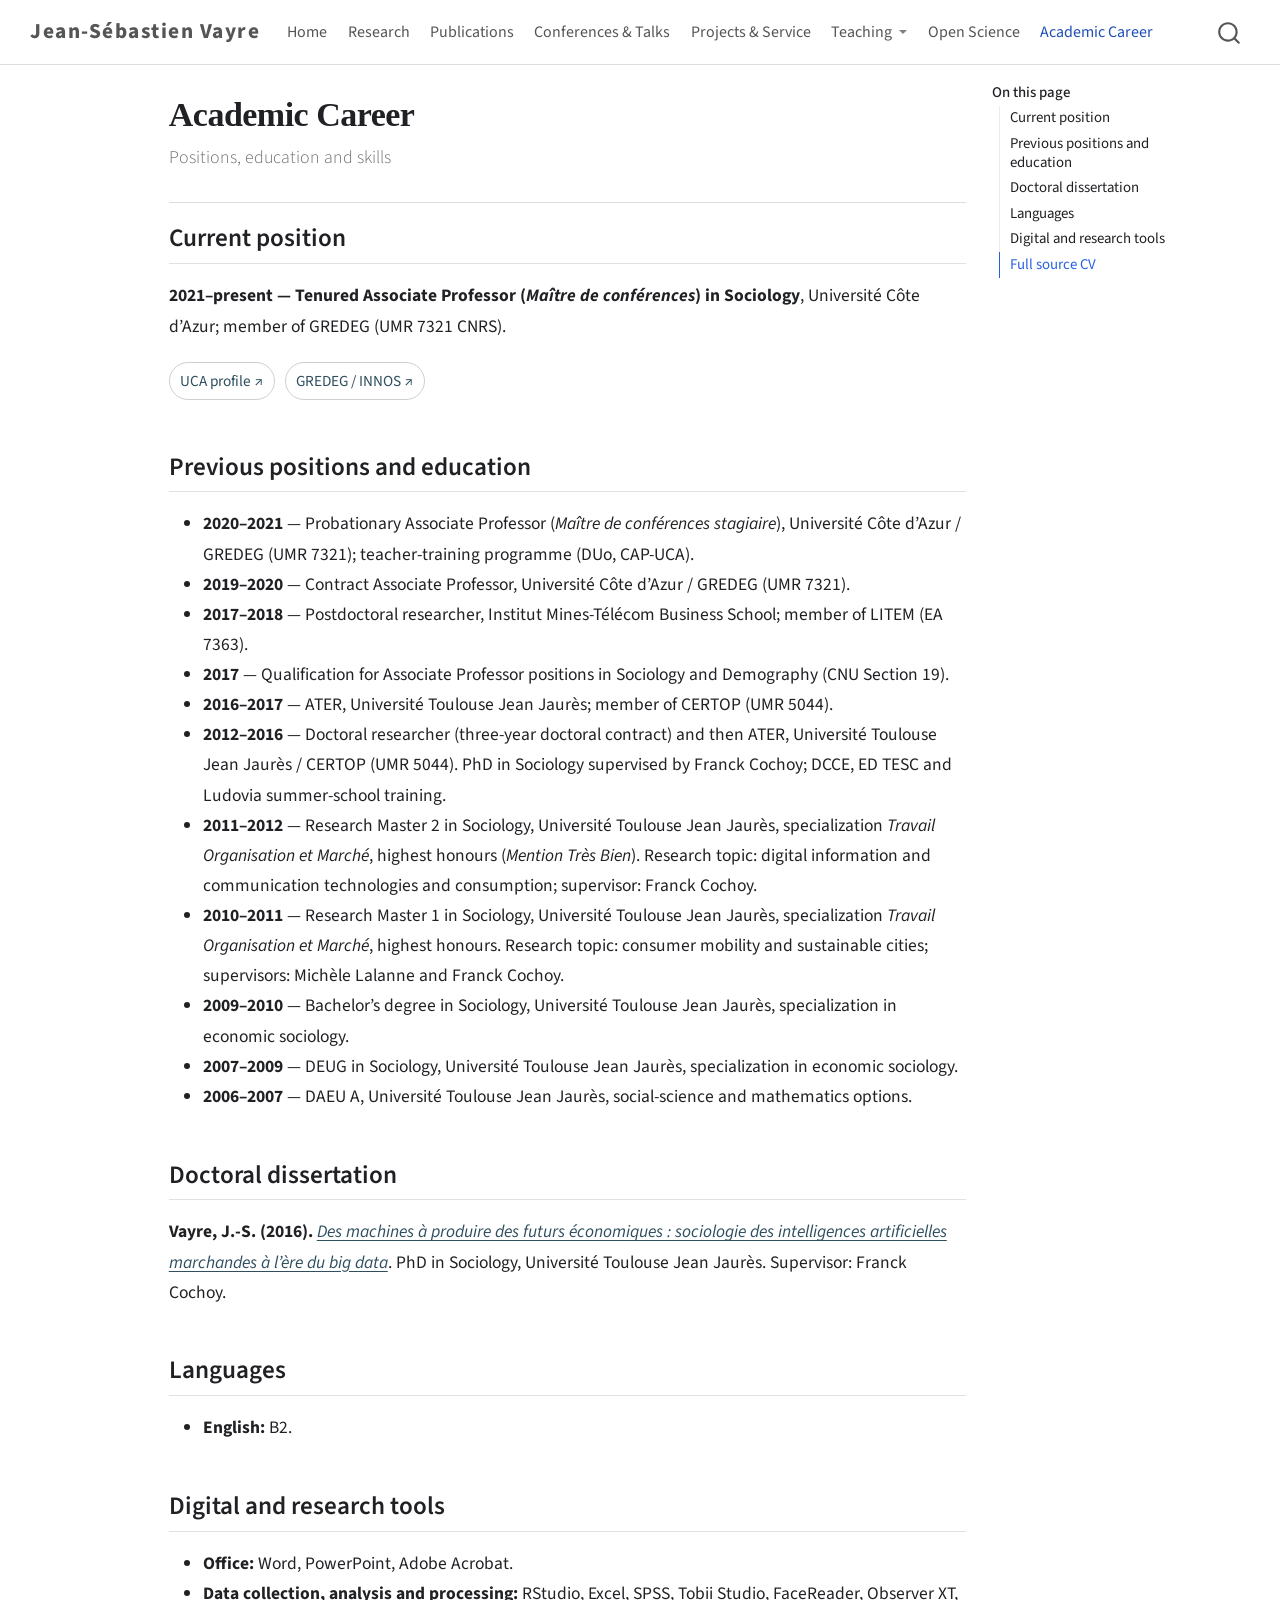
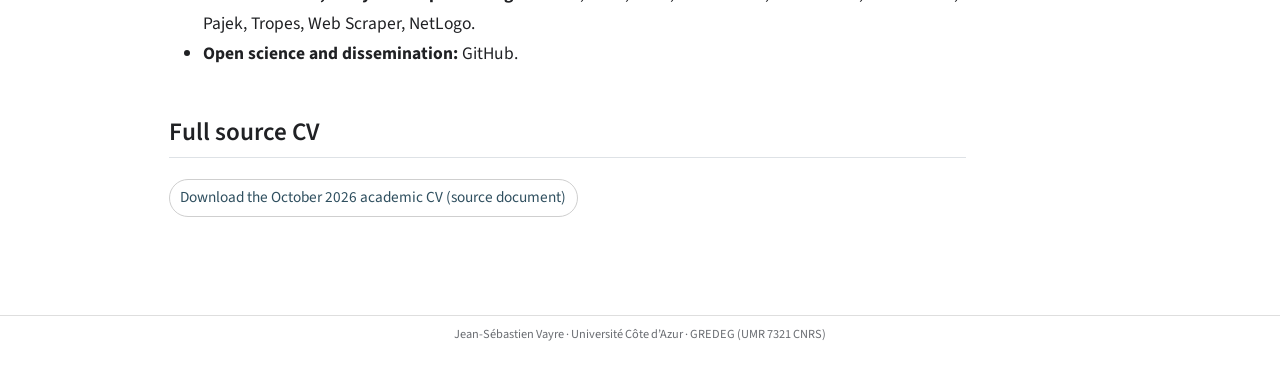
==== career.html @ 86885ea0 "Built site for gh-pages" ====
<!DOCTYPE html>
<html xmlns="http://www.w3.org/1999/xhtml" lang="en" xml:lang="en"><head>

<meta charset="utf-8">
<meta name="generator" content="quarto-1.10.18">

<meta name="viewport" content="width=device-width, initial-scale=1.0, user-scalable=yes">


<title>Academic Career – Jean-Sébastien Vayre</title>
<style>
/* Default styles provided by pandoc.
** See https://pandoc.org/MANUAL.html#variables-for-html for config info.
*/
span.smallcaps{font-variant: small-caps;}
div.columns{display: flex; gap: 1.5em;}
div.column{flex: auto;}
@media screen {
div.columns{gap: min(4vw, 1.5em);}
div.column{overflow-x: auto;}
}
div.hanging-indent{margin-left: 1.5em; text-indent: -1.5em;}
ul.task-list{list-style: none;}
ul.task-list li input[type="checkbox"] {
  width: 0.8em;
  margin: 0 0.8em 0.2em -1em; /* quarto-specific, see https://github.com/quarto-dev/quarto-cli/issues/4556 */ 
  vertical-align: middle;
}
</style>


<script src="site_libs/quarto-nav/quarto-nav.js"></script>
<script src="site_libs/clipboard/clipboard.min.js"></script>
<script src="site_libs/quarto-search/autocomplete.umd.js"></script>
<script src="site_libs/quarto-search/fuse.min.js"></script>
<script src="site_libs/quarto-search/quarto-search.js"></script>
<meta name="quarto:offset" content="./">
<script src="site_libs/quarto-html/quarto.js" type="module"></script>
<script src="site_libs/quarto-html/tabsets/tabsets.js" type="module"></script>
<script src="site_libs/quarto-html/popper.min.js"></script>
<script src="site_libs/quarto-html/tippy.umd.min.js"></script>
<script src="site_libs/quarto-html/anchor.min.js"></script>
<link href="site_libs/quarto-html/tippy.css" rel="stylesheet">
<link href="site_libs/quarto-html/quarto-syntax-highlighting-64a204ab8560d761af7679ceaba22944.css" rel="stylesheet" id="quarto-text-highlighting-styles">
<script src="site_libs/bootstrap/bootstrap.min.js"></script>
<link href="site_libs/bootstrap/bootstrap-icons.css" rel="stylesheet">
<link href="site_libs/bootstrap/bootstrap-172ba59bd5e0b52282274ba0c0cc16fc.min.css" rel="stylesheet" append-hash="true" id="quarto-bootstrap" data-mode="light">
<script id="quarto-search-options" type="application/json">{
  "location": "navbar",
  "copy-button": false,
  "collapse-after": 3,
  "panel-placement": "end",
  "type": "overlay",
  "limit": 50,
  "keyboard-shortcut": [
    "f",
    "/",
    "s"
  ],
  "show-item-context": false,
  "language": {
    "search-no-results-text": "No results",
    "search-matching-documents-text": "matching documents",
    "search-copy-link-title": "Copy link to search",
    "search-hide-matches-text": "Hide additional matches",
    "search-more-match-text": "more match in this document",
    "search-more-matches-text": "more matches in this document",
    "search-clear-button-title": "Clear",
    "search-text-placeholder": "",
    "search-detached-cancel-button-title": "Cancel",
    "search-submit-button-title": "Submit",
    "search-label": "Search"
  }
}</script>
<style>html{ scroll-behavior: smooth; }</style>


<link rel="stylesheet" href="styles.css">
</head>

<body class="nav-fixed quarto-light">

<div id="quarto-search-results"></div>
  <header id="quarto-header" class="headroom fixed-top">
    <nav class="navbar navbar-expand-lg " data-bs-theme="dark">
      <div class="navbar-container container-fluid">
      <div class="navbar-brand-container mx-auto">
    <a class="navbar-brand" href="./index.html">
    <span class="navbar-title">Jean-Sébastien Vayre</span>
    </a>
  </div>
            <div id="quarto-search" class="" title="Search"></div>
          <button class="navbar-toggler" type="button" data-bs-toggle="collapse" data-bs-target="#navbarCollapse" aria-controls="navbarCollapse" role="menu" aria-expanded="false" aria-label="Toggle navigation" onclick="if (window.quartoToggleHeadroom) { window.quartoToggleHeadroom(); }">
  <span class="navbar-toggler-icon"></span>
</button>
          <div class="collapse navbar-collapse" id="navbarCollapse">
            <ul class="navbar-nav navbar-nav-scroll me-auto">
  <li class="nav-item">
    <a class="nav-link" href="./index.html"> 
<span class="menu-text">Home</span></a>
  </li>  
  <li class="nav-item">
    <a class="nav-link" href="./research.html"> 
<span class="menu-text">Research</span></a>
  </li>  
  <li class="nav-item">
    <a class="nav-link" href="./publications.html"> 
<span class="menu-text">Publications</span></a>
  </li>  
  <li class="nav-item">
    <a class="nav-link" href="./conferences.html"> 
<span class="menu-text">Conferences &amp; Talks</span></a>
  </li>  
  <li class="nav-item">
    <a class="nav-link" href="./projects-service.html"> 
<span class="menu-text">Projects &amp; Service</span></a>
  </li>  
  <li class="nav-item dropdown ">
    <a class="nav-link dropdown-toggle" href="#" id="nav-menu-teaching" role="link" data-bs-toggle="dropdown" aria-expanded="false">
 <span class="menu-text">Teaching</span>
    </a>
    <ul class="dropdown-menu" aria-labelledby="nav-menu-teaching">    
        <li>
    <a class="dropdown-item" href="./teaching.html">
 <span class="dropdown-text">Teaching Record</span></a>
  </li>  
        <li>
    <a class="dropdown-item" href="./supervision.html">
 <span class="dropdown-text">Supervision &amp; Assessment</span></a>
  </li>  
    </ul>
  </li>
  <li class="nav-item">
    <a class="nav-link" href="./open-science.html"> 
<span class="menu-text">Open Science</span></a>
  </li>  
  <li class="nav-item">
    <a class="nav-link active" href="./career.html" aria-current="page"> 
<span class="menu-text">Academic Career</span></a>
  </li>  
</ul>
          </div> <!-- /navcollapse -->
            <div class="quarto-navbar-tools">
</div>
      </div> <!-- /container-fluid -->
    </nav>
</header>
<!-- content -->
<div id="quarto-content" class="quarto-container page-columns page-rows-contents page-layout-article page-navbar">
<!-- sidebar -->
<!-- margin-sidebar -->
    <div id="quarto-margin-sidebar" class="sidebar margin-sidebar">
        <nav id="TOC" role="doc-toc" class="toc-active">
    <h2 id="toc-title">On this page</h2>
   
  <ul>
  <li><a href="#current-position" id="toc-current-position" class="nav-link active" data-scroll-target="#current-position">Current position</a></li>
  <li><a href="#previous-positions-and-education" id="toc-previous-positions-and-education" class="nav-link" data-scroll-target="#previous-positions-and-education">Previous positions and education</a></li>
  <li><a href="#doctoral-dissertation" id="toc-doctoral-dissertation" class="nav-link" data-scroll-target="#doctoral-dissertation">Doctoral dissertation</a></li>
  <li><a href="#languages" id="toc-languages" class="nav-link" data-scroll-target="#languages">Languages</a></li>
  <li><a href="#digital-and-research-tools" id="toc-digital-and-research-tools" class="nav-link" data-scroll-target="#digital-and-research-tools">Digital and research tools</a></li>
  <li><a href="#full-source-cv" id="toc-full-source-cv" class="nav-link" data-scroll-target="#full-source-cv">Full source CV</a></li>
  </ul>
</nav>
    </div>
<!-- main -->
<main class="content" id="quarto-document-content">

<header id="title-block-header" class="quarto-title-block default">
<div class="quarto-title">
<h1 class="title">Academic Career</h1>
<p class="subtitle lead">Positions, education and skills</p>
</div>



<div class="quarto-title-meta">

    
  
    
  </div>
  


</header>


<section id="current-position" class="level2">
<h2 class="anchored" data-anchor-id="current-position">Current position</h2>
<p><strong>2021–present — Tenured Associate Professor (<em>Maître de conférences</em>) in Sociology</strong>, Université Côte d’Azur; member of GREDEG (UMR 7321 CNRS).</p>
<p><a class="resource-link" href="https://univ-cotedazur.fr/jean-sebastien-vayre">UCA profile ↗</a> <a class="resource-link" href="https://gredeg.univ-cotedazur.fr/projets-de-recherche/francais-pole-innovation-science-and-technology-pist/team-innos">GREDEG / INNOS ↗</a></p>
</section>
<section id="previous-positions-and-education" class="level2">
<h2 class="anchored" data-anchor-id="previous-positions-and-education">Previous positions and education</h2>
<ul>
<li><strong>2020–2021</strong> — Probationary Associate Professor (<em>Maître de conférences stagiaire</em>), Université Côte d’Azur / GREDEG (UMR 7321); teacher-training programme (DUo, CAP-UCA).</li>
<li><strong>2019–2020</strong> — Contract Associate Professor, Université Côte d’Azur / GREDEG (UMR 7321).</li>
<li><strong>2017–2018</strong> — Postdoctoral researcher, Institut Mines-Télécom Business School; member of LITEM (EA 7363).</li>
<li><strong>2017</strong> — Qualification for Associate Professor positions in Sociology and Demography (CNU Section 19).</li>
<li><strong>2016–2017</strong> — ATER, Université Toulouse Jean Jaurès; member of CERTOP (UMR 5044).</li>
<li><strong>2012–2016</strong> — Doctoral researcher (three-year doctoral contract) and then ATER, Université Toulouse Jean Jaurès / CERTOP (UMR 5044). PhD in Sociology supervised by Franck Cochoy; DCCE, ED TESC and Ludovia summer-school training.</li>
<li><strong>2011–2012</strong> — Research Master 2 in Sociology, Université Toulouse Jean Jaurès, specialization <em>Travail Organisation et Marché</em>, highest honours (<em>Mention Très Bien</em>). Research topic: digital information and communication technologies and consumption; supervisor: Franck Cochoy.</li>
<li><strong>2010–2011</strong> — Research Master 1 in Sociology, Université Toulouse Jean Jaurès, specialization <em>Travail Organisation et Marché</em>, highest honours. Research topic: consumer mobility and sustainable cities; supervisors: Michèle Lalanne and Franck Cochoy.</li>
<li><strong>2009–2010</strong> — Bachelor’s degree in Sociology, Université Toulouse Jean Jaurès, specialization in economic sociology.</li>
<li><strong>2007–2009</strong> — DEUG in Sociology, Université Toulouse Jean Jaurès, specialization in economic sociology.</li>
<li><strong>2006–2007</strong> — DAEU A, Université Toulouse Jean Jaurès, social-science and mathematics options.</li>
</ul>
</section>
<section id="doctoral-dissertation" class="level2">
<h2 class="anchored" data-anchor-id="doctoral-dissertation">Doctoral dissertation</h2>
<p><strong>Vayre, J.-S. (2016).</strong> <a href="https://www.researchgate.net/publication/316608828_Jean-Sebastien_Vayre_Des_machines_a_produire_des_futurs_economiques_sociologie_des_intelligences_artificielles_marchandes_a_l%27ere_du_big_data"><em>Des machines à produire des futurs économiques : sociologie des intelligences artificielles marchandes à l’ère du big data</em></a>. PhD in Sociology, Université Toulouse Jean Jaurès. Supervisor: Franck Cochoy.</p>
</section>
<section id="languages" class="level2">
<h2 class="anchored" data-anchor-id="languages">Languages</h2>
<ul>
<li><strong>English:</strong> B2.</li>
</ul>
</section>
<section id="digital-and-research-tools" class="level2">
<h2 class="anchored" data-anchor-id="digital-and-research-tools">Digital and research tools</h2>
<ul>
<li><strong>Office:</strong> Word, PowerPoint, Adobe Acrobat.</li>
<li><strong>Data collection, analysis and processing:</strong> RStudio, Excel, SPSS, Tobii Studio, FaceReader, Observer XT, Pajek, Tropes, Web Scraper, NetLogo.</li>
<li><strong>Open science and dissemination:</strong> GitHub.</li>
</ul>
</section>
<section id="full-source-cv" class="level2">
<h2 class="anchored" data-anchor-id="full-source-cv">Full source CV</h2>
<p><a class="resource-link" href="assets/documents/CV_Jean-Sebastien_Vayre_2026_actualise_octobre.docx">Download the October 2026 academic CV (source document)</a></p>


</section>

</main> <!-- /main -->
<script id="quarto-html-after-body" type="application/javascript">
  window.document.addEventListener("DOMContentLoaded", function (event) {
    const icon = "";
    const anchorJS = new window.AnchorJS();
    anchorJS.options = {
      placement: 'right',
      icon: icon
    };
    anchorJS.add('.anchored');
    const isCodeAnnotation = (el) => {
      for (const clz of el.classList) {
        if (clz.startsWith('code-annotation-')) {                     
          return true;
        }
      }
      return false;
    }
    const onCopySuccess = function(e) {
      // button target
      const button = e.trigger;
      // don't keep focus
      button.blur();
      // flash "checked"
      button.classList.add('code-copy-button-checked');
      var currentTitle = button.getAttribute("title");
      button.setAttribute("title", "Copied!");
      let tooltip;
      if (window.bootstrap) {
        button.setAttribute("data-bs-toggle", "tooltip");
        button.setAttribute("data-bs-placement", "left");
        button.setAttribute("data-bs-title", "Copied!");
        tooltip = new bootstrap.Tooltip(button, 
          { trigger: "manual", 
            customClass: "code-copy-button-tooltip",
            offset: [0, -8]});
        tooltip.show();    
      }
      setTimeout(function() {
        if (tooltip) {
          tooltip.hide();
          button.removeAttribute("data-bs-title");
          button.removeAttribute("data-bs-toggle");
          button.removeAttribute("data-bs-placement");
        }
        button.setAttribute("title", currentTitle);
        button.classList.remove('code-copy-button-checked');
      }, 1000);
      // clear code selection
      e.clearSelection();
    }
    const getTextToCopy = function(trigger) {
      const outerScaffold = trigger.parentElement.cloneNode(true);
      const codeEl = outerScaffold.querySelector('code');
      for (const childEl of codeEl.children) {
        if (isCodeAnnotation(childEl)) {
          childEl.remove();
        }
      }
      return codeEl.innerText;
    }
    const clipboard = new window.ClipboardJS('.code-copy-button:not([data-in-quarto-modal])', {
      text: getTextToCopy
    });
    clipboard.on('success', onCopySuccess);
    if (window.document.getElementById('quarto-embedded-source-code-modal')) {
      const clipboardModal = new window.ClipboardJS('.code-copy-button[data-in-quarto-modal]', {
        text: getTextToCopy,
        container: window.document.getElementById('quarto-embedded-source-code-modal')
      });
      clipboardModal.on('success', onCopySuccess);
    }
      var localhostRegex = new RegExp(/^(?:http|https):\/\/localhost\:?[0-9]*\//);
      var mailtoRegex = new RegExp(/^mailto:/);
        var filterRegex = new RegExp("https:\/\/jeansebastienvayre-prog\.github\.io\/");
      var isInternal = (href) => {
          return filterRegex.test(href) || localhostRegex.test(href) || mailtoRegex.test(href);
      }
      // Inspect non-navigation links and adorn them if external
     var links = window.document.querySelectorAll('a[href]:not(.nav-link):not(.navbar-brand):not(.toc-action):not(.sidebar-link):not(.sidebar-item-toggle):not(.pagination-link):not(.no-external):not([aria-hidden]):not(.dropdown-item):not(.quarto-navigation-tool):not(.about-link)');
      for (var i=0; i<links.length; i++) {
        const link = links[i];
        if (!isInternal(link.href)) {
          // undo the damage that might have been done by quarto-nav.js in the case of
          // links that we want to consider external
          if (link.dataset.originalHref !== undefined) {
            link.href = link.dataset.originalHref;
          }
            // target, if specified
            link.setAttribute("target", "_blank");
            if (link.getAttribute("rel") === null) {
              link.setAttribute("rel", "noopener");
            }
        }
      }
    function tippyHover(el, contentFn, onTriggerFn, onUntriggerFn) {
      const config = {
        allowHTML: true,
        maxWidth: 500,
        delay: 100,
        arrow: false,
        appendTo: function(el) {
            return el.parentElement;
        },
        interactive: true,
        interactiveBorder: 10,
        theme: 'quarto',
        placement: 'bottom-start',
      };
      if (contentFn) {
        config.content = contentFn;
      }
      if (onTriggerFn) {
        config.onTrigger = onTriggerFn;
      }
      if (onUntriggerFn) {
        config.onUntrigger = onUntriggerFn;
      }
      window.tippy(el, config); 
    }
    const noterefs = window.document.querySelectorAll('a[role="doc-noteref"]');
    for (var i=0; i<noterefs.length; i++) {
      const ref = noterefs[i];
      tippyHover(ref, function() {
        // use id or data attribute instead here
        let href = ref.getAttribute('data-footnote-href') || ref.getAttribute('href');
        try { href = new URL(href).hash; } catch {}
        const id = href.replace(/^#\/?/, "");
        const note = window.document.getElementById(id);
        if (note) {
          return note.innerHTML;
        } else {
          return "";
        }
      });
    }
    const xrefs = window.document.querySelectorAll('a.quarto-xref');
    const processXRef = (id, note) => {
      // Strip column container classes
      const stripColumnClz = (el) => {
        el.classList.remove("page-full", "page-columns");
        if (el.children) {
          for (const child of el.children) {
            stripColumnClz(child);
          }
        }
      }
      stripColumnClz(note)
      if (id === null || id.startsWith('sec-')) {
        // Special case sections, only their first couple elements
        const container = document.createElement("div");
        if (note.children && note.children.length > 2) {
          container.appendChild(note.children[0].cloneNode(true));
          for (let i = 1; i < note.children.length; i++) {
            const child = note.children[i];
            if (child.tagName === "P" && child.innerText === "") {
              continue;
            } else {
              container.appendChild(child.cloneNode(true));
              break;
            }
          }
          if (window.Quarto?.typesetMath) {
            window.Quarto.typesetMath(container);
          }
          return container.innerHTML
        } else {
          if (window.Quarto?.typesetMath) {
            window.Quarto.typesetMath(note);
          }
          return note.innerHTML;
        }
      } else {
        // Remove any anchor links if they are present
        const anchorLink = note.querySelector('a.anchorjs-link');
        if (anchorLink) {
          anchorLink.remove();
        }
        if (window.Quarto?.typesetMath) {
          window.Quarto.typesetMath(note);
        }
        if (note.classList.contains("callout")) {
          return note.outerHTML;
        } else {
          return note.innerHTML;
        }
      }
    }
    for (var i=0; i<xrefs.length; i++) {
      const xref = xrefs[i];
      tippyHover(xref, undefined, function(instance) {
        instance.disable();
        let url = xref.getAttribute('href');
        let hash = undefined; 
        if (url.startsWith('#')) {
          hash = url;
        } else {
          try { hash = new URL(url).hash; } catch {}
        }
        if (hash) {
          const id = hash.replace(/^#\/?/, "");
          const note = window.document.getElementById(id);
          if (note !== null) {
            try {
              const html = processXRef(id, note.cloneNode(true));
              instance.setContent(html);
            } finally {
              instance.enable();
              instance.show();
            }
          } else {
            // See if we can fetch this
            fetch(url.split('#')[0])
            .then(res => res.text())
            .then(html => {
              const parser = new DOMParser();
              const htmlDoc = parser.parseFromString(html, "text/html");
              const note = htmlDoc.getElementById(id);
              if (note !== null) {
                const html = processXRef(id, note);
                instance.setContent(html);
              } 
            }).finally(() => {
              instance.enable();
              instance.show();
            });
          }
        } else {
          // See if we can fetch a full url (with no hash to target)
          // This is a special case and we should probably do some content thinning / targeting
          fetch(url)
          .then(res => res.text())
          .then(html => {
            const parser = new DOMParser();
            const htmlDoc = parser.parseFromString(html, "text/html");
            const note = htmlDoc.querySelector('main.content');
            if (note !== null) {
              // This should only happen for chapter cross references
              // (since there is no id in the URL)
              // remove the first header
              if (note.children.length > 0 && note.children[0].tagName === "HEADER") {
                note.children[0].remove();
              }
              const html = processXRef(null, note);
              instance.setContent(html);
            } 
          }).finally(() => {
            instance.enable();
            instance.show();
          });
        }
      }, function(instance) {
      });
    }
        let selectedAnnoteEl;
        const selectorForAnnotation = ( cell, annotation) => {
          let cellAttr = 'data-code-cell="' + cell + '"';
          let lineAttr = 'data-code-annotation="' +  annotation + '"';
          const selector = 'span[' + cellAttr + '][' + lineAttr + ']';
          return selector;
        }
        const selectCodeLines = (annoteEl) => {
          const doc = window.document;
          const targetCell = annoteEl.getAttribute("data-target-cell");
          const targetAnnotation = annoteEl.getAttribute("data-target-annotation");
          const annoteSpan = window.document.querySelector(selectorForAnnotation(targetCell, targetAnnotation));
          const lines = annoteSpan.getAttribute("data-code-lines").split(",");
          const lineIds = lines.map((line) => {
            return targetCell + "-" + line;
          })
          let top = null;
          let height = null;
          let parent = null;
          if (lineIds.length > 0) {
              //compute the position of the single el (top and bottom and make a div)
              const el = window.document.getElementById(lineIds[0]);
              top = el.offsetTop;
              height = el.offsetHeight;
              parent = el.parentElement.parentElement;
            if (lineIds.length > 1) {
              const lastEl = window.document.getElementById(lineIds[lineIds.length - 1]);
              const bottom = lastEl.offsetTop + lastEl.offsetHeight;
              height = bottom - top;
            }
            if (top !== null && height !== null && parent !== null) {
              // cook up a div (if necessary) and position it 
              let div = window.document.getElementById("code-annotation-line-highlight");
              if (div === null) {
                div = window.document.createElement("div");
                div.setAttribute("id", "code-annotation-line-highlight");
                div.style.position = 'absolute';
                parent.appendChild(div);
              }
              div.style.top = top - 2 + "px";
              div.style.height = height + 4 + "px";
              div.style.left = 0;
              let gutterDiv = window.document.getElementById("code-annotation-line-highlight-gutter");
              if (gutterDiv === null) {
                gutterDiv = window.document.createElement("div");
                gutterDiv.setAttribute("id", "code-annotation-line-highlight-gutter");
                gutterDiv.style.position = 'absolute';
                const codeCell = window.document.getElementById(targetCell);
                const gutter = codeCell.querySelector('.code-annotation-gutter');
                gutter.appendChild(gutterDiv);
              }
              gutterDiv.style.top = top - 2 + "px";
              gutterDiv.style.height = height + 4 + "px";
            }
            selectedAnnoteEl = annoteEl;
          }
        };
        const unselectCodeLines = () => {
          const elementsIds = ["code-annotation-line-highlight", "code-annotation-line-highlight-gutter"];
          elementsIds.forEach((elId) => {
            const div = window.document.getElementById(elId);
            if (div) {
              div.remove();
            }
          });
          selectedAnnoteEl = undefined;
        };
          // Handle positioning of the toggle
      window.addEventListener(
        "resize",
        throttle(() => {
          elRect = undefined;
          if (selectedAnnoteEl) {
            selectCodeLines(selectedAnnoteEl);
          }
        }, 10)
      );
      function throttle(fn, ms) {
      let throttle = false;
      let timer;
        return (...args) => {
          if(!throttle) { // first call gets through
              fn.apply(this, args);
              throttle = true;
          } else { // all the others get throttled
              if(timer) clearTimeout(timer); // cancel #2
              timer = setTimeout(() => {
                fn.apply(this, args);
                timer = throttle = false;
              }, ms);
          }
        };
      }
        // Attach click handler to the DT
        const annoteDls = window.document.querySelectorAll('dt[data-target-cell]');
        for (const annoteDlNode of annoteDls) {
          annoteDlNode.addEventListener('click', (event) => {
            const clickedEl = event.target;
            if (clickedEl !== selectedAnnoteEl) {
              unselectCodeLines();
              const activeEl = window.document.querySelector('dt[data-target-cell].code-annotation-active');
              if (activeEl) {
                activeEl.classList.remove('code-annotation-active');
              }
              selectCodeLines(clickedEl);
              clickedEl.classList.add('code-annotation-active');
            } else {
              // Unselect the line
              unselectCodeLines();
              clickedEl.classList.remove('code-annotation-active');
            }
          });
        }
    const findCites = (el) => {
      const parentEl = el.parentElement;
      if (parentEl) {
        const cites = parentEl.dataset.cites;
        if (cites) {
          return {
            el,
            cites: cites.split(' ')
          };
        } else {
          return findCites(el.parentElement)
        }
      } else {
        return undefined;
      }
    };
    var bibliorefs = window.document.querySelectorAll('a[role="doc-biblioref"]');
    for (var i=0; i<bibliorefs.length; i++) {
      const ref = bibliorefs[i];
      const citeInfo = findCites(ref);
      if (citeInfo) {
        tippyHover(citeInfo.el, function() {
          var popup = window.document.createElement('div');
          citeInfo.cites.forEach(function(cite) {
            var citeDiv = window.document.createElement('div');
            citeDiv.classList.add('hanging-indent');
            citeDiv.classList.add('csl-entry');
            var biblioDiv = window.document.getElementById('ref-' + cite);
            if (biblioDiv) {
              citeDiv.innerHTML = biblioDiv.innerHTML;
            }
            popup.appendChild(citeDiv);
          });
          return popup.innerHTML;
        });
      }
    }
  });
  </script>
</div> <!-- /content -->
<footer class="footer">
  <div class="nav-footer">
    <div class="nav-footer-left">
      &nbsp;
    </div>   
    <div class="nav-footer-center">
<p>Jean-Sébastien Vayre · Université Côte d’Azur · GREDEG (UMR 7321 CNRS)</p>
</div>
    <div class="nav-footer-right">
      &nbsp;
    </div>
  </div>
</footer>




<script src="site_libs/quarto-html/zenscroll-min.js"></script>
</body></html>
---- site_libs/quarto-html/tippy.css ----
.tippy-box[data-animation=fade][data-state=hidden]{opacity:0}[data-tippy-root]{max-width:calc(100vw - 10px)}.tippy-box{position:relative;background-color:#333;color:#fff;border-radius:4px;font-size:14px;line-height:1.4;white-space:normal;outline:0;transition-property:transform,visibility,opacity}.tippy-box[data-placement^=top]>.tippy-arrow{bottom:0}.tippy-box[data-placement^=top]>.tippy-arrow:before{bottom:-7px;left:0;border-width:8px 8px 0;border-top-color:initial;transform-origin:center top}.tippy-box[data-placement^=bottom]>.tippy-arrow{top:0}.tippy-box[data-placement^=bottom]>.tippy-arrow:before{top:-7px;left:0;border-width:0 8px 8px;border-bottom-color:initial;transform-origin:center bottom}.tippy-box[data-placement^=left]>.tippy-arrow{right:0}.tippy-box[data-placement^=left]>.tippy-arrow:before{border-width:8px 0 8px 8px;border-left-color:initial;right:-7px;transform-origin:center left}.tippy-box[data-placement^=right]>.tippy-arrow{left:0}.tippy-box[data-placement^=right]>.tippy-arrow:before{left:-7px;border-width:8px 8px 8px 0;border-right-color:initial;transform-origin:center right}.tippy-box[data-inertia][data-state=visible]{transition-timing-function:cubic-bezier(.54,1.5,.38,1.11)}.tippy-arrow{width:16px;height:16px;color:#333}.tippy-arrow:before{content:"";position:absolute;border-color:transparent;border-style:solid}.tippy-content{position:relative;padding:5px 9px;z-index:1}
---- site_libs/quarto-html/quarto-syntax-highlighting-64a204ab8560d761af7679ceaba22944.css ----
/* quarto syntax highlight colors */
:root {
  --quarto-hl-ot-color: #003B4F;
  --quarto-hl-at-color: #657422;
  --quarto-hl-ss-color: #20794D;
  --quarto-hl-an-color: #5E5E5E;
  --quarto-hl-fu-color: #4758AB;
  --quarto-hl-st-color: #20794D;
  --quarto-hl-cf-color: #003B4F;
  --quarto-hl-op-color: #5E5E5E;
  --quarto-hl-er-color: #AD0000;
  --quarto-hl-bn-color: #AD0000;
  --quarto-hl-al-color: #AD0000;
  --quarto-hl-va-color: #111111;
  --quarto-hl-bu-color: inherit;
  --quarto-hl-ex-color: inherit;
  --quarto-hl-pp-color: #AD0000;
  --quarto-hl-in-color: #5E5E5E;
  --quarto-hl-vs-color: #20794D;
  --quarto-hl-wa-color: #5E5E5E;
  --quarto-hl-do-color: #5E5E5E;
  --quarto-hl-im-color: #00769E;
  --quarto-hl-ch-color: #20794D;
  --quarto-hl-dt-color: #AD0000;
  --quarto-hl-fl-color: #AD0000;
  --quarto-hl-co-color: #5E5E5E;
  --quarto-hl-cv-color: #5E5E5E;
  --quarto-hl-cn-color: #8f5902;
  --quarto-hl-sc-color: #5E5E5E;
  --quarto-hl-dv-color: #AD0000;
  --quarto-hl-kw-color: #003B4F;
}

/* other quarto variables */
:root {
  --quarto-font-monospace: SFMono-Regular, Menlo, Monaco, Consolas, "Liberation Mono", "Courier New", monospace;
}

/* syntax highlight based on Pandoc's rules */
pre > code.sourceCode > span {
  color: #003B4F;
}

code.sourceCode > span {
  color: #003B4F;
}

div.sourceCode,
div.sourceCode pre.sourceCode {
  color: #003B4F;
}

/* Normal */
code span {
  color: #003B4F;
}

/* Alert */
code span.al {
  color: #AD0000;
  font-style: inherit;
}

/* Annotation */
code span.an {
  color: #5E5E5E;
  font-style: inherit;
}

/* Attribute */
code span.at {
  color: #657422;
  font-style: inherit;
}

/* BaseN */
code span.bn {
  color: #AD0000;
  font-style: inherit;
}

/* BuiltIn */
code span.bu {
  font-style: inherit;
}

/* ControlFlow */
code span.cf {
  color: #003B4F;
  font-weight: bold;
  font-style: inherit;
}

/* Char */
code span.ch {
  color: #20794D;
  font-style: inherit;
}

/* Constant */
code span.cn {
  color: #8f5902;
  font-style: inherit;
}

/* Comment */
code span.co {
  color: #5E5E5E;
  font-style: inherit;
}

/* CommentVar */
code span.cv {
  color: #5E5E5E;
  font-style: italic;
}

/* Documentation */
code span.do {
  color: #5E5E5E;
  font-style: italic;
}

/* DataType */
code span.dt {
  color: #AD0000;
  font-style: inherit;
}

/* DecVal */
code span.dv {
  color: #AD0000;
  font-style: inherit;
}

/* Error */
code span.er {
  color: #AD0000;
  font-style: inherit;
}

/* Extension */
code span.ex {
  font-style: inherit;
}

/* Float */
code span.fl {
  color: #AD0000;
  font-style: inherit;
}

/* Function */
code span.fu {
  color: #4758AB;
  font-style: inherit;
}

/* Import */
code span.im {
  color: #00769E;
  font-style: inherit;
}

/* Information */
code span.in {
  color: #5E5E5E;
  font-style: inherit;
}

/* Keyword */
code span.kw {
  color: #003B4F;
  font-weight: bold;
  font-style: inherit;
}

/* Operator */
code span.op {
  color: #5E5E5E;
  font-style: inherit;
}

/* Other */
code span.ot {
  color: #003B4F;
  font-style: inherit;
}

/* Preprocessor */
code span.pp {
  color: #AD0000;
  font-style: inherit;
}

/* SpecialChar */
code span.sc {
  color: #5E5E5E;
  font-style: inherit;
}

/* SpecialString */
code span.ss {
  color: #20794D;
  font-style: inherit;
}

/* String */
code span.st {
  color: #20794D;
  font-style: inherit;
}

/* Variable */
code span.va {
  color: #111111;
  font-style: inherit;
}

/* VerbatimString */
code span.vs {
  color: #20794D;
  font-style: inherit;
}

/* Warning */
code span.wa {
  color: #5E5E5E;
  font-style: italic;
}

.prevent-inlining {
  content: "</";
}

/*# sourceMappingURL=9d8d5bb603a83b8298b89080a598c93b.css.map */
---- styles.css ----
/* MOVICI — restrained academic design */

:root {
  --movici-text: #202124;
  --movici-muted: #6a6d72;
  --movici-rule: #dedede;
  --movici-soft: #f6f6f5;
  --movici-softer: #fafafa;
  --movici-link: #2f4f5f;
}

body {
  color: var(--movici-text);
  font-size: 1.03rem;
  line-height: 1.72;
  background: #ffffff;
}

.navbar {
  background: #ffffff !important;
  border-bottom: 1px solid var(--movici-rule);
  box-shadow: none;
}

.navbar-brand {
  font-weight: 750;
  letter-spacing: 0.07em;
}

.navbar .nav-link {
  font-size: 0.94rem;
}

main.content {
  max-width: 900px;
}

.quarto-title-block {
  margin-bottom: 1.7rem;
  padding-bottom: 1.15rem;
  border-bottom: 1px solid var(--movici-rule);
}

.quarto-title-block .title {
  font-family: Georgia, "Times New Roman", serif;
  font-weight: 600;
  letter-spacing: -0.015em;
  line-height: 1.12;
}

.quarto-title-block .subtitle {
  color: var(--movici-muted);
  font-size: 1.05rem;
  margin-top: 0.55rem;
}

h2, h3 {
  line-height: 1.25;
}

h2 {
  margin-top: 2.6rem;
  padding-top: 0.2rem;
  font-size: 1.48rem;
}

h3 {
  font-size: 1.16rem;
}

a {
  color: var(--movici-link);
}

.movici-author {
  font-size: 1rem;
  margin: 0.25rem 0 0.15rem 0;
  font-weight: 600;
}

.movici-author a {
  color: inherit;
  text-decoration: none;
  border-bottom: 1px solid #bcbcbc;
}

.movici-meta {
  color: var(--movici-muted);
  font-size: 0.92rem;
  margin-bottom: 1.2rem;
}

.resources {
  margin: 1.1rem 0 2.3rem 0;
  padding: 0.9rem 1rem;
  background: var(--movici-softer);
  border: 1px solid var(--movici-rule);
  border-radius: 6px;
}

.resources-title {
  font-weight: 700;
  margin-right: 0.8rem;
}

.resource-link {
  display: inline-block;
  margin: 0.22rem 0.35rem 0.22rem 0;
  padding: 0.28rem 0.62rem;
  border: 1px solid #cfcfcf;
  border-radius: 999px;
  text-decoration: none;
  background: white;
  font-size: 0.9rem;
}

.resource-link:hover {
  background: var(--movici-soft);
}

.video-placeholder {
  aspect-ratio: 16 / 9;
  min-height: 280px;
  background: var(--movici-soft);
  border: 1px solid var(--movici-rule);
  border-radius: 7px;
  display: flex;
  flex-direction: column;
  align-items: center;
  justify-content: center;
  text-align: center;
  color: var(--movici-muted);
  margin: 1rem 0 2.2rem 0;
}

.video-play {
  font-size: 2.4rem;
  line-height: 1;
  margin-bottom: 0.8rem;
}

.abstract-block {
  font-family: Georgia, "Times New Roman", serif;
  font-size: 1rem;
  background: var(--movici-softer);
  border-left: 3px solid #b9b9b9;
  padding: 1rem 1.2rem;
}

.keywords {
  color: var(--movici-muted);
  margin: 0.9rem 0 2rem 0;
  font-size: 0.94rem;
}

.home-intro {
  max-width: 760px;
}

.wp-list {
  border-top: 1px solid var(--movici-rule);
  margin-top: 1.7rem;
}

.wp-entry {
  padding: 1.35rem 0 1.45rem 0;
  border-bottom: 1px solid var(--movici-rule);
}

.wp-entry h3 {
  margin-top: 0.25rem;
  margin-bottom: 0.35rem;
  font-family: Georgia, "Times New Roman", serif;
  font-size: 1.28rem;
}

.wp-number {
  color: var(--movici-muted);
  font-size: 0.78rem;
  font-weight: 700;
  letter-spacing: 0.08em;
}

.team-grid {
  display: grid;
  grid-template-columns: repeat(2, minmax(0, 1fr));
  gap: 0.8rem;
  margin-top: 1.4rem;
}

.team-person {
  padding: 1rem;
  border: 1px solid var(--movici-rule);
  border-radius: 6px;
  background: var(--movici-softer);
}

.team-person strong {
  display: block;
  margin-bottom: 0.2rem;
}

.team-person span {
  color: var(--movici-muted);
  font-size: 0.94rem;
}

.placeholder-note {
  background: var(--movici-soft);
  border-left: 3px solid #b0b0b0;
  padding: 0.85rem 1rem;
  color: var(--movici-muted);
  margin: 1rem 0 1.5rem 0;
}

#TOC {
  font-size: 0.88rem;
}

.nav-footer {
  border-top: 1px solid var(--movici-rule);
  color: var(--movici-muted);
  font-size: 0.88rem;
}

@media (max-width: 991px) {
  main.content {
    max-width: 100%;
  }
  .team-grid {
    grid-template-columns: 1fr;
  }
}


/* Functional additions for the complete MOVICI site */
.video-embed {
  aspect-ratio: 16 / 9;
  width: 100%;
  margin: 1rem 0 2.2rem 0;
}

.video-embed iframe {
  width: 100%;
  height: 100%;
  border: 0;
  border-radius: 7px;
}

.resources-note {
  display: inline-block;
  color: var(--movici-muted);
  font-size: 0.9rem;
  margin-left: 0.4rem;
}

.team-section {
  margin-top: 2.2rem;
}

.funding-item {
  padding: 1rem 0;
  border-bottom: 1px solid var(--movici-rule);
}

.funding-item strong {
  display: block;
  margin-bottom: 0.25rem;
}

.movici-citation-hover {
  border-bottom: 1px dotted #8c8c8c;
  cursor: help;
}

#movici-citation-tooltip {
  position: fixed;
  display: none;
  z-index: 9999;
  max-width: 460px;
  padding: 0.75rem 0.85rem;
  background: #ffffff;
  border: 1px solid #cfcfcf;
  border-radius: 6px;
  box-shadow: 0 5px 18px rgba(0,0,0,0.14);
  font-size: 0.88rem;
  line-height: 1.45;
}

#movici-citation-tooltip a {
  display: inline-block;
  margin-top: 0.4rem;
  font-weight: 600;
}


/* DOI-linked citations */
a.movici-citation-hover {
  color: inherit;
  text-decoration: none;
  border-bottom: 1px dotted #8c8c8c;
}

a.movici-citation-hover:hover {
  color: inherit;
  text-decoration: none;
  border-bottom-color: #4f4f4f;
}

/* Bibliography DOI links */
#movici-references a[href*="doi.org"] {
  overflow-wrap: anywhere;
  word-break: break-word;
}


/* Personal academic website additions */
.hero-name { font-family: Georgia, "Times New Roman", serif; font-size: 2.35rem; font-weight: 600; margin-bottom: .25rem; }
.hero-role { color: var(--movici-muted); font-size: 1.07rem; margin-bottom: 1.4rem; }
.home-links { margin: 1.2rem 0 2rem 0; }
.record {
  display: grid;
  grid-template-columns: minmax(0, 1fr) minmax(6.5rem, 11.5rem);
  gap: .55rem 1rem;
  align-items: start;
  padding: .92rem 0;
  border-bottom: 1px solid var(--movici-rule);
  min-height: 3.3rem;
}
.record:first-of-type { border-top: 1px solid var(--movici-rule); }
.record-text { line-height: 1.55; min-width: 0; overflow-wrap: anywhere; }
.record-access {
  position: static;
  justify-self: end;
  align-self: start;
  min-width: 0;
  max-width: 11.5rem;
  text-align: center;
  white-space: normal;
  line-height: 1.2;
  overflow-wrap: anywhere;
  box-sizing: border-box;
}
.record-links {
  justify-self: end;
  display: flex;
  flex-wrap: wrap;
  justify-content: flex-end;
  gap: .35rem;
  max-width: 14rem;
}
.record-links .resource-link { margin: 0; white-space: normal; text-align: center; line-height: 1.2; }
.timeline-item { padding: .8rem 0; border-bottom: 1px solid var(--movici-rule); }
.timeline-date { font-weight: 700; }
.note-original { color: var(--movici-muted); font-size: .92rem; padding: .8rem 1rem; background: var(--movici-softer); border-left: 3px solid #b9b9b9; margin: 1rem 0 1.8rem 0; }
.profile-links .resource-link { margin-bottom: .45rem; }
.quick-grid { display:grid; grid-template-columns:repeat(2,minmax(0,1fr)); gap:.8rem; margin:1.2rem 0 2rem 0; }
.quick-card { padding:1rem; border:1px solid var(--movici-rule); border-radius:6px; background:var(--movici-softer); }
.quick-card strong { display:block; margin-bottom:.25rem; }
@media (max-width: 760px) {
  .record { grid-template-columns: 1fr; }
  .record-access { justify-self: start; max-width: 100%; }
  .record-links { justify-self: start; justify-content: flex-start; max-width: 100%; }
  .quick-grid { grid-template-columns: 1fr; }
}
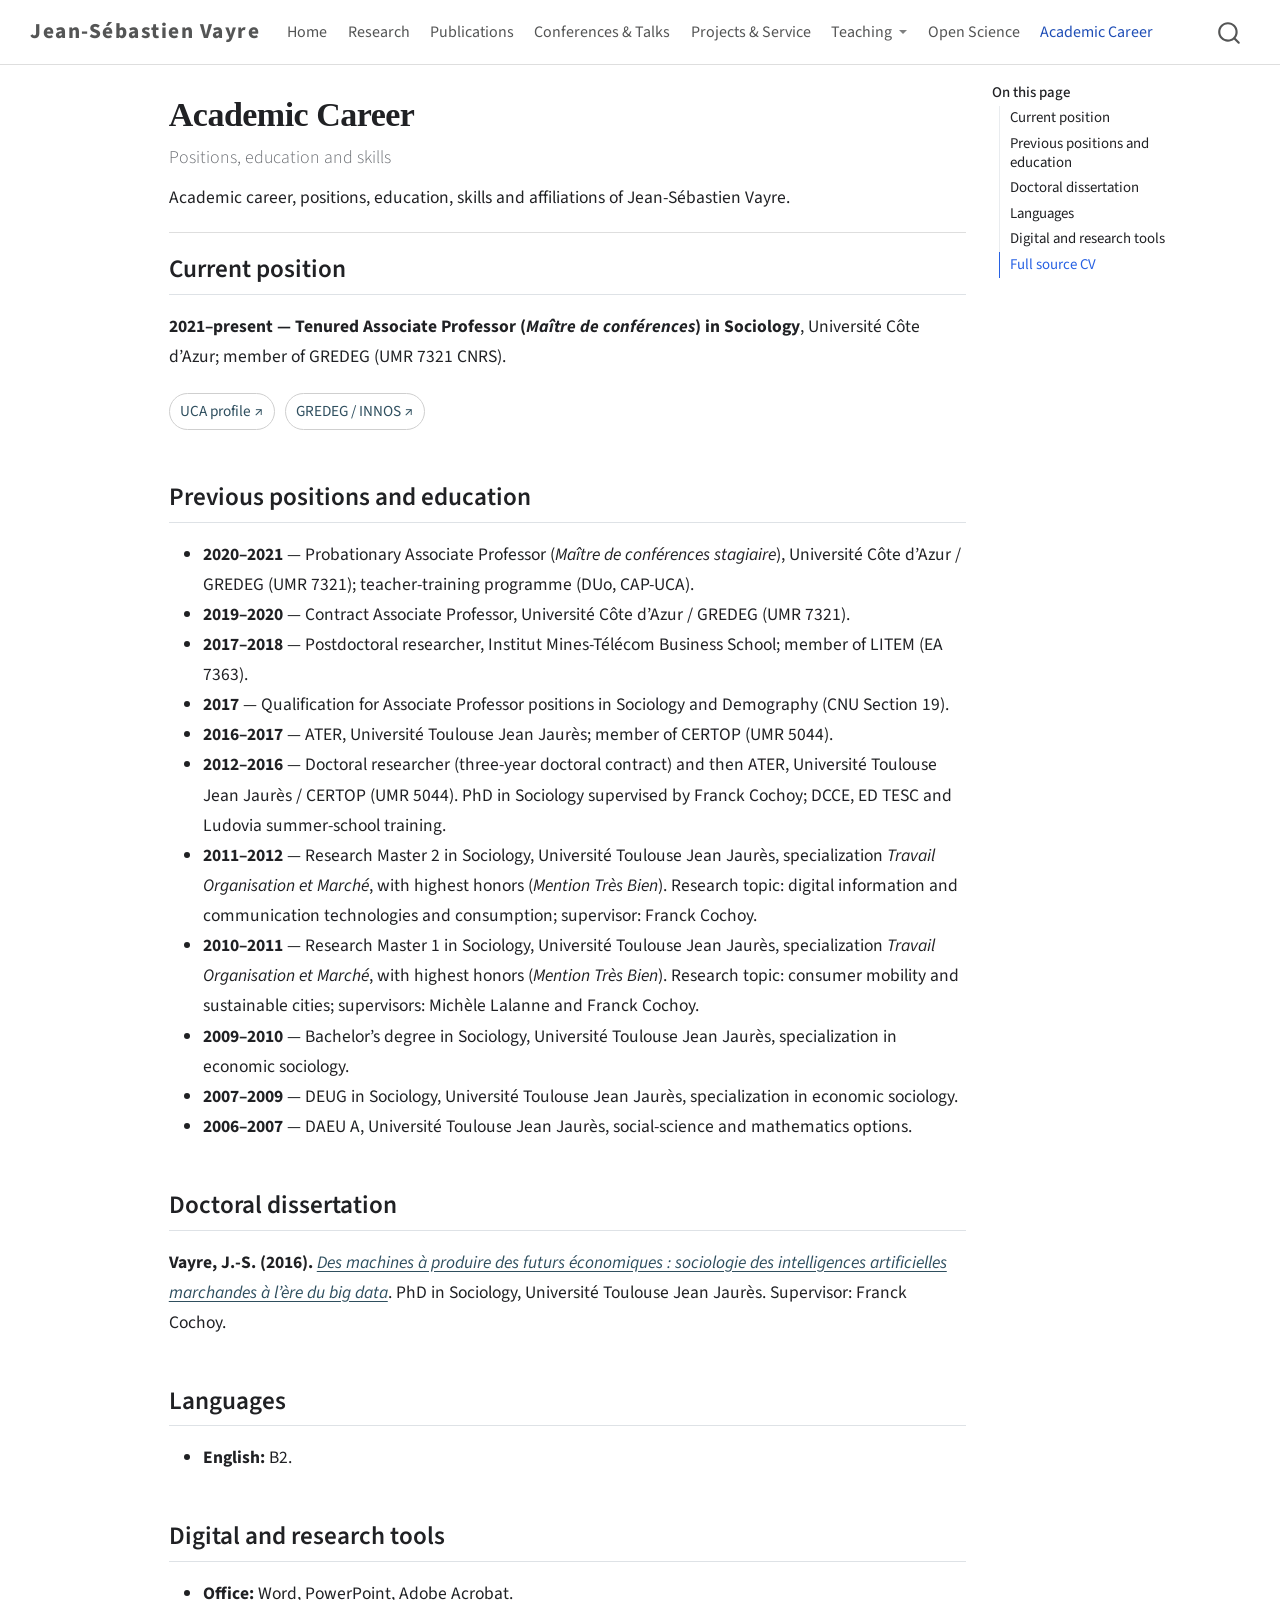
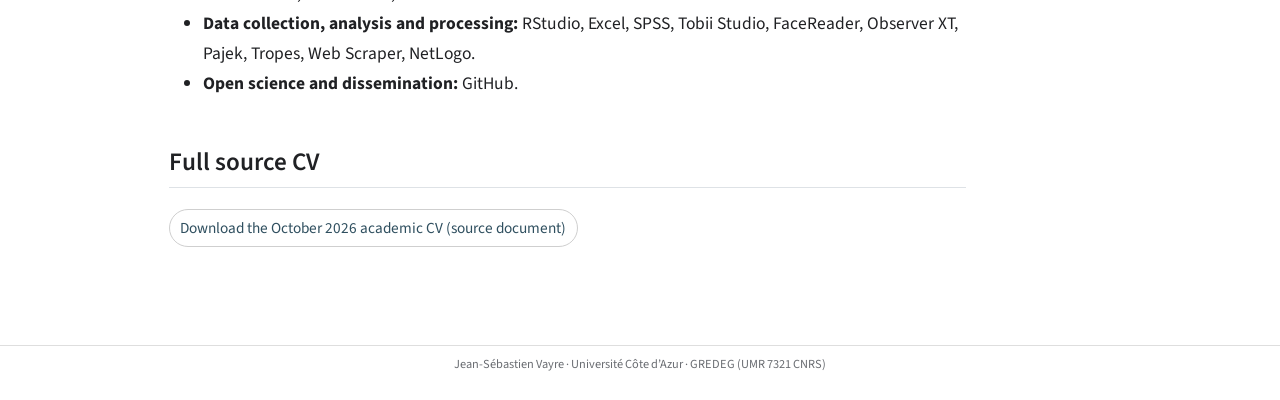
==== commit 330a6ab9: "Built site for gh-pages" ====
--- a/career.html
+++ b/career.html
@@ -6,6 +6,7 @@
 
 <meta name="viewport" content="width=device-width, initial-scale=1.0, user-scalable=yes">
 
+<meta name="description" content="Academic career, positions, education, skills and affiliations of Jean-Sébastien Vayre.">
 
 <title>Academic Career – Jean-Sébastien Vayre</title>
 <style>
@@ -73,6 +74,59 @@
   }
 }</script>
 <style>html{ scroll-behavior: smooth; }</style>
+<meta name="robots" content="index, follow, max-snippet:-1, max-image-preview:large">
+<meta name="googlebot" content="index, follow, max-snippet:-1, max-image-preview:large">
+<script type="application/ld+json">
+{
+  "@context": "https://schema.org",
+  "@graph": [
+    {
+      "@type": "WebSite",
+      "@id": "https://jeansebastienvayre-prog.github.io/#website",
+      "url": "https://jeansebastienvayre-prog.github.io/",
+      "name": "Jean-Sébastien Vayre",
+      "alternateName": ["Jean Sebastien Vayre", "Jean-Sebastien Vayre"],
+      "inLanguage": "en"
+    },
+    {
+      "@type": "Person",
+      "@id": "https://jeansebastienvayre-prog.github.io/#person",
+      "name": "Jean-Sébastien Vayre",
+      "alternateName": ["Jean Sebastien Vayre", "Jean-Sebastien Vayre"],
+      "url": "https://jeansebastienvayre-prog.github.io/",
+      "jobTitle": "Associate Professor of Sociology",
+      "affiliation": [
+        {
+          "@type": "Organization",
+          "name": "Université Côte d’Azur",
+          "url": "https://univ-cotedazur.fr/"
+        },
+        {
+          "@type": "Organization",
+          "name": "GREDEG (UMR 7321 CNRS)",
+          "url": "https://gredeg.univ-cotedazur.fr/"
+        }
+      ],
+      "sameAs": [
+        "https://univ-cotedazur.fr/jean-sebastien-vayre",
+        "https://www.researchgate.net/profile/Jean-Sebastien-Vayre",
+        "https://fr.linkedin.com/in/jean-sebastien-vayre-30b54514a",
+        "https://jeansebastienvayre-prog.github.io/movici/"
+      ],
+      "knowsAbout": [
+        "Sociology",
+        "Artificial intelligence",
+        "Digital technologies",
+        "Information search",
+        "Learning",
+        "Epistemic vigilance",
+        "Computational social science",
+        "Agent-based modelling"
+      ]
+    }
+  ]
+}
+</script>
 
 
 <link rel="stylesheet" href="styles.css">
@@ -172,6 +226,11 @@
 <p class="subtitle lead">Positions, education and skills</p>
 </div>
 
+<div>
+  <div class="description">
+    Academic career, positions, education, skills and affiliations of Jean-Sébastien Vayre.
+  </div>
+</div>
 
 
 <div class="quarto-title-meta">
@@ -200,8 +259,8 @@
 <li><strong>2017</strong> — Qualification for Associate Professor positions in Sociology and Demography (CNU Section 19).</li>
 <li><strong>2016–2017</strong> — ATER, Université Toulouse Jean Jaurès; member of CERTOP (UMR 5044).</li>
 <li><strong>2012–2016</strong> — Doctoral researcher (three-year doctoral contract) and then ATER, Université Toulouse Jean Jaurès / CERTOP (UMR 5044). PhD in Sociology supervised by Franck Cochoy; DCCE, ED TESC and Ludovia summer-school training.</li>
-<li><strong>2011–2012</strong> — Research Master 2 in Sociology, Université Toulouse Jean Jaurès, specialization <em>Travail Organisation et Marché</em>, highest honours (<em>Mention Très Bien</em>). Research topic: digital information and communication technologies and consumption; supervisor: Franck Cochoy.</li>
-<li><strong>2010–2011</strong> — Research Master 1 in Sociology, Université Toulouse Jean Jaurès, specialization <em>Travail Organisation et Marché</em>, highest honours. Research topic: consumer mobility and sustainable cities; supervisors: Michèle Lalanne and Franck Cochoy.</li>
+<li><strong>2011–2012</strong> — Research Master 2 in Sociology, Université Toulouse Jean Jaurès, specialization <em>Travail Organisation et Marché</em>, with highest honors (<em>Mention Très Bien</em>). Research topic: digital information and communication technologies and consumption; supervisor: Franck Cochoy.</li>
+<li><strong>2010–2011</strong> — Research Master 1 in Sociology, Université Toulouse Jean Jaurès, specialization <em>Travail Organisation et Marché</em>, with highest honors (<em>Mention Très Bien</em>). Research topic: consumer mobility and sustainable cities; supervisors: Michèle Lalanne and Franck Cochoy.</li>
 <li><strong>2009–2010</strong> — Bachelor’s degree in Sociology, Université Toulouse Jean Jaurès, specialization in economic sociology.</li>
 <li><strong>2007–2009</strong> — DEUG in Sociology, Université Toulouse Jean Jaurès, specialization in economic sociology.</li>
 <li><strong>2006–2007</strong> — DAEU A, Université Toulouse Jean Jaurès, social-science and mathematics options.</li>
--- a/styles.css
+++ b/styles.css
@@ -363,3 +363,5 @@
   .record-links { justify-self: start; justify-content: flex-start; max-width: 100%; }
   .quick-grid { grid-template-columns: 1fr; }
 }
+
+.record-no-link { grid-template-columns: 1fr; }
